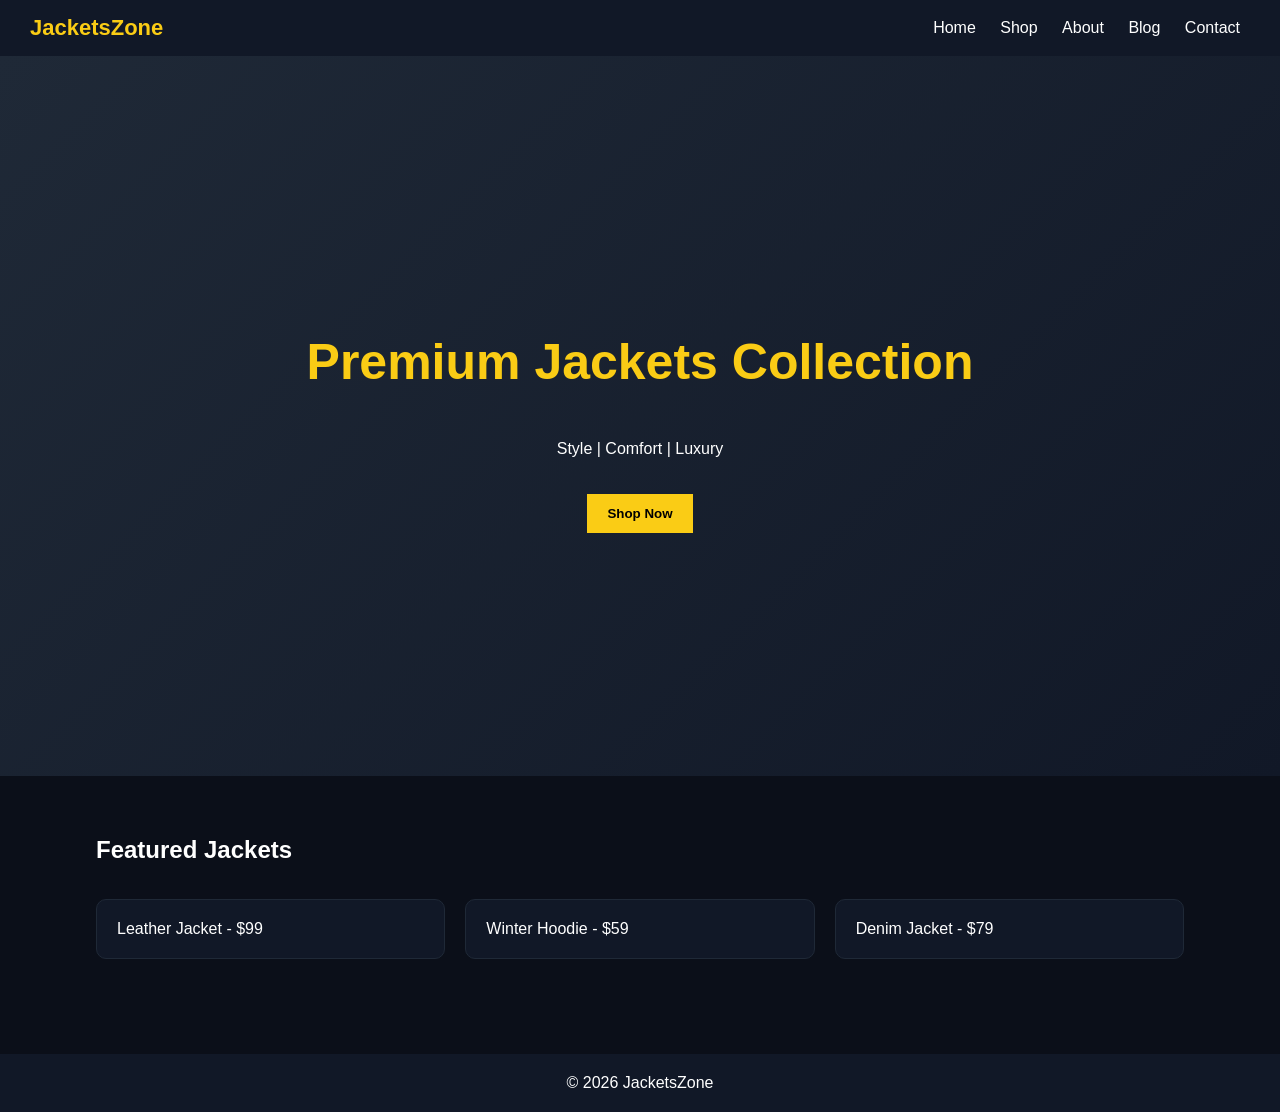
==== Homepage.html @ 3de3c0ab "Rename Home Page to Homepage.html" ====
<!DOCTYPE html>
<html>
<head>
<title>JacketsZone - Premium Jackets Store</title>
<link rel="stylesheet" href="style.css">
</head>
<body>

<header>
<div class="logo">JacketsZone</div>
<nav>
<a href="index.html">Home</a>
<a href="shop.html">Shop</a>
<a href="about.html">About</a>
<a href="blog.html">Blog</a>
<a href="contact.html">Contact</a>
</nav>
</header>

<div class="hero">
<h1>Premium Jackets Collection</h1>
<p>Style | Comfort | Luxury</p>
<button class="btn">Shop Now</button>
</div>

<div class="container">
<h2>Featured Jackets</h2>

<div class="grid">
<div class="card">Leather Jacket - $99</div>
<div class="card">Winter Hoodie - $59</div>
<div class="card">Denim Jacket - $79</div>
</div>
</div>

<footer>© 2026 JacketsZone</footer>

</body>
</html>
---- style.css ----
body{
    margin:0;
    font-family:'Segoe UI',sans-serif;
    background:#0b0f19;
    color:#fff;
}

header{
    background:#111827;
    padding:15px 30px;
    display:flex;
    justify-content:space-between;
    align-items:center;
}

.logo{
    font-size:22px;
    font-weight:bold;
    color:#facc15;
}

nav a{
    color:white;
    margin:0 10px;
    text-decoration:none;
}

.hero{
    height:80vh;
    display:flex;
    flex-direction:column;
    justify-content:center;
    align-items:center;
    text-align:center;
    background:linear-gradient(135deg,#1f2937,#111827);
}

.hero h1{
    font-size:50px;
    color:#facc15;
}

.btn{
    background:#facc15;
    padding:12px 20px;
    border:none;
    margin-top:20px;
    cursor:pointer;
    font-weight:bold;
}

.container{
    width:85%;
    margin:auto;
    padding:40px 0;
}

.card{
    background:#111827;
    padding:20px;
    margin:15px 0;
    border-radius:10px;
    border:1px solid #1f2937;
}

.grid{
    display:grid;
    grid-template-columns:repeat(auto-fit,minmax(250px,1fr));
    gap:20px;
}

footer{
    text-align:center;
    padding:20px;
    background:#111827;
    margin-top:40px;
}
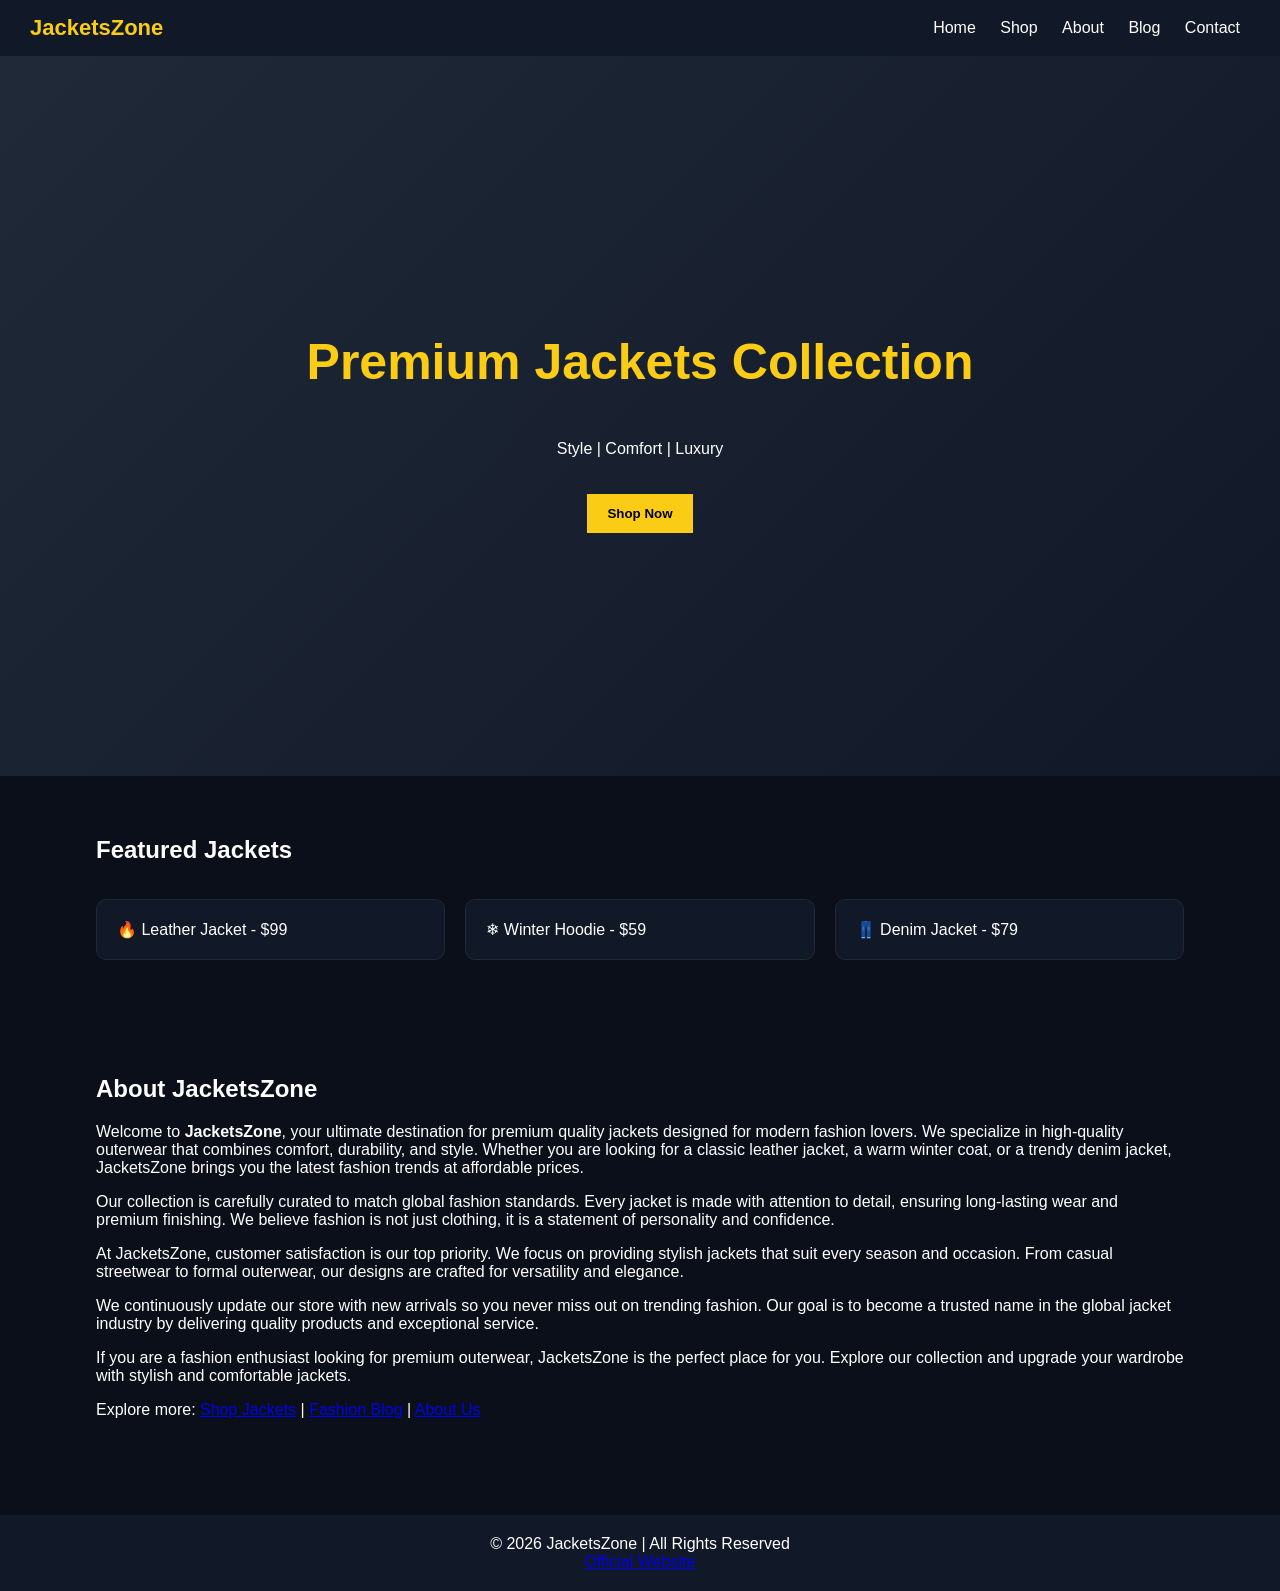
==== commit 98066d1f: "Update Homepage.html" ====
--- a/Homepage.html
+++ b/Homepage.html
@@ -2,8 +2,14 @@
 <html>
 <head>
 <title>JacketsZone - Premium Jackets Store</title>
+
+<meta name="description" content="JacketsZone offers premium leather jackets, winter coats, denim jackets and stylish outerwear for men and women. Shop latest fashion jackets online.">
+
+<meta name="keywords" content="jackets, leather jackets, winter jackets, denim jackets, jacketszone, fashion outerwear">
+
 <link rel="stylesheet" href="style.css">
 </head>
+
 <body>
 
 <header>
@@ -17,23 +23,64 @@
 </nav>
 </header>
 
+<!-- HERO SECTION -->
 <div class="hero">
 <h1>Premium Jackets Collection</h1>
 <p>Style | Comfort | Luxury</p>
 <button class="btn">Shop Now</button>
 </div>
 
+<!-- FEATURED PRODUCTS -->
 <div class="container">
 <h2>Featured Jackets</h2>
 
 <div class="grid">
-<div class="card">Leather Jacket - $99</div>
-<div class="card">Winter Hoodie - $59</div>
-<div class="card">Denim Jacket - $79</div>
+<div class="card">🔥 Leather Jacket - $99</div>
+<div class="card">❄ Winter Hoodie - $59</div>
+<div class="card">👖 Denim Jacket - $79</div>
 </div>
 </div>
 
-<footer>© 2026 JacketsZone</footer>
+<!-- SEO CONTENT SECTION -->
+<div class="container">
+<h2>About JacketsZone</h2>
+
+<p>
+Welcome to <strong>JacketsZone</strong>, your ultimate destination for premium quality jackets designed for modern fashion lovers. We specialize in high-quality outerwear that combines comfort, durability, and style. Whether you are looking for a classic leather jacket, a warm winter coat, or a trendy denim jacket, JacketsZone brings you the latest fashion trends at affordable prices.
+</p>
+
+<p>
+Our collection is carefully curated to match global fashion standards. Every jacket is made with attention to detail, ensuring long-lasting wear and premium finishing. We believe fashion is not just clothing, it is a statement of personality and confidence.
+</p>
+
+<p>
+At JacketsZone, customer satisfaction is our top priority. We focus on providing stylish jackets that suit every season and occasion. From casual streetwear to formal outerwear, our designs are crafted for versatility and elegance.
+</p>
+
+<p>
+We continuously update our store with new arrivals so you never miss out on trending fashion. Our goal is to become a trusted name in the global jacket industry by delivering quality products and exceptional service.
+</p>
+
+<p>
+If you are a fashion enthusiast looking for premium outerwear, JacketsZone is the perfect place for you. Explore our collection and upgrade your wardrobe with stylish and comfortable jackets.
+</p>
+
+<!-- INTERNAL SEO LINKS (IMPORTANT) -->
+<p>
+Explore more:  
+<a href="shop.html">Shop Jackets</a> |  
+<a href="blog.html">Fashion Blog</a> |  
+<a href="about.html">About Us</a>
+</p>
+
+</div>
+
+<!-- FOOTER -->
+<footer>
+© 2026 JacketsZone | All Rights Reserved  
+<br>
+<a href="https://jacketszone.com">Official Website</a>
+</footer>
 
 </body>
 </html>
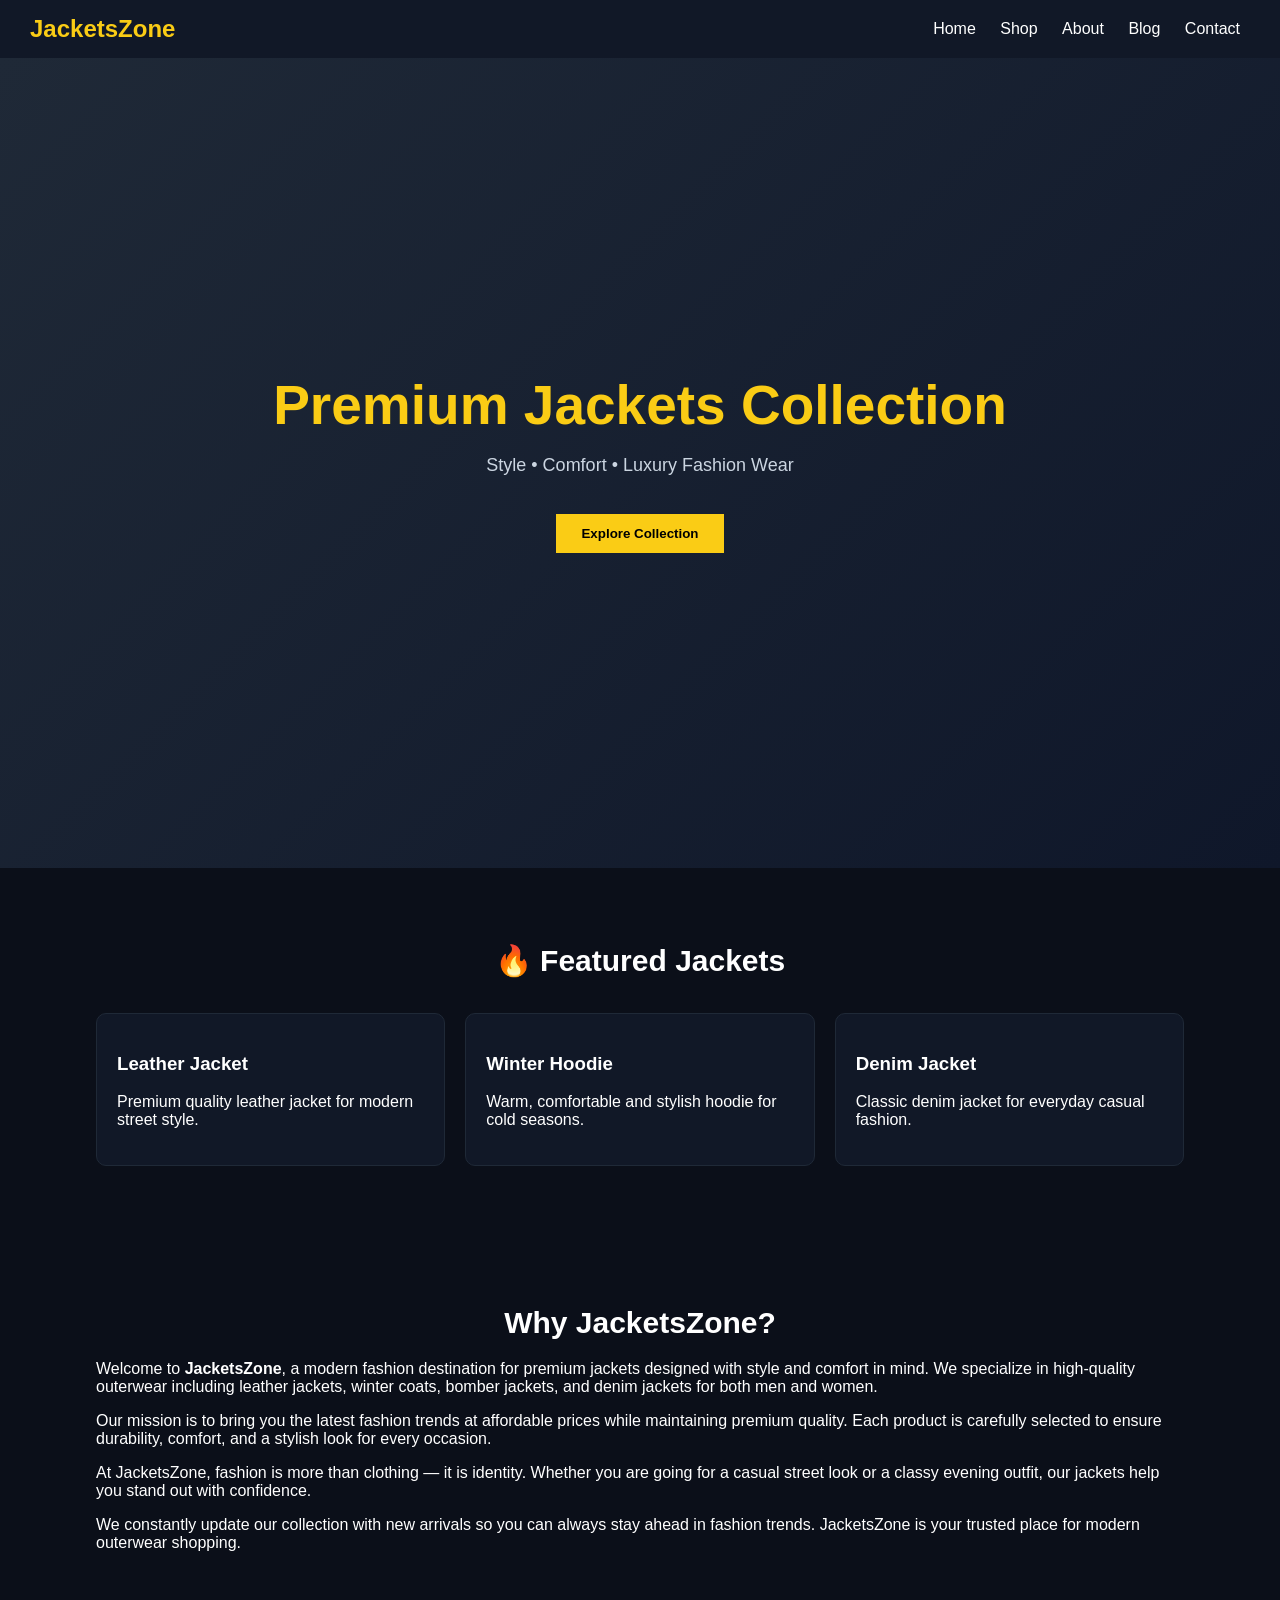
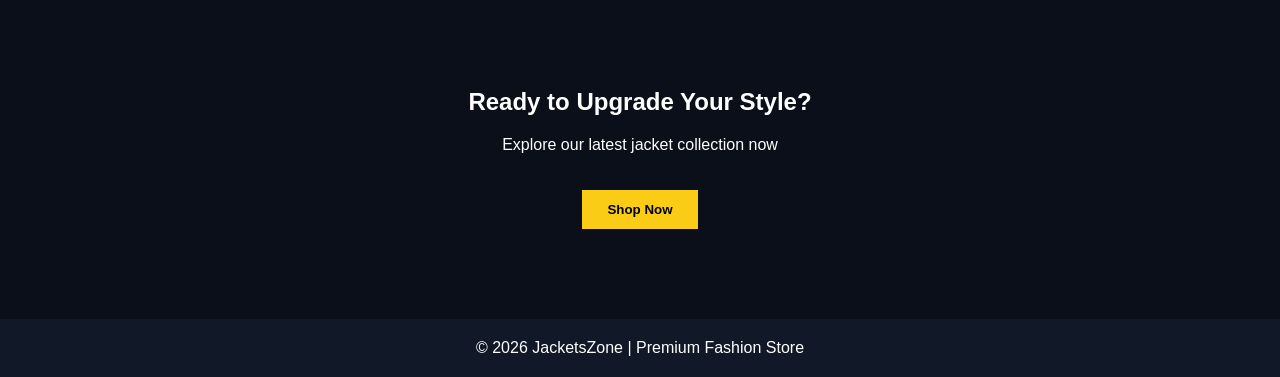
==== commit 566027bb: "Update Homepage.html" ====
--- a/Homepage.html
+++ b/Homepage.html
@@ -1,19 +1,119 @@
 <!DOCTYPE html>
-<html>
+<html lang="en">
 <head>
+<meta charset="UTF-8">
+<meta name="viewport" content="width=device-width, initial-scale=1.0">
+
 <title>JacketsZone - Premium Jackets Store</title>
 
 <meta name="description" content="JacketsZone offers premium leather jackets, winter coats, denim jackets and stylish outerwear for men and women. Shop latest fashion jackets online.">
 
-<meta name="keywords" content="jackets, leather jackets, winter jackets, denim jackets, jacketszone, fashion outerwear">
+<link rel="stylesheet" href="style.css">
 
-<link rel="stylesheet" href="style.css">
+<style>
+body{
+    margin:0;
+    font-family:Segoe UI, sans-serif;
+    background:#0b0f19;
+    color:white;
+}
+
+header{
+    display:flex;
+    justify-content:space-between;
+    align-items:center;
+    padding:15px 30px;
+    background:#111827;
+}
+
+.logo{
+    font-size:24px;
+    font-weight:bold;
+    color:#facc15;
+}
+
+nav a{
+    color:white;
+    margin:0 10px;
+    text-decoration:none;
+}
+
+.hero{
+    height:90vh;
+    display:flex;
+    flex-direction:column;
+    justify-content:center;
+    align-items:center;
+    text-align:center;
+    background:linear-gradient(135deg,#1f2937,#0f172a);
+}
+
+.hero h1{
+    font-size:55px;
+    color:#facc15;
+    margin:0;
+}
+
+.hero p{
+    font-size:18px;
+    color:#cbd5e1;
+}
+
+.btn{
+    margin-top:20px;
+    padding:12px 25px;
+    background:#facc15;
+    border:none;
+    font-weight:bold;
+    cursor:pointer;
+}
+
+.container{
+    width:85%;
+    margin:auto;
+    padding:50px 0;
+}
+
+.grid{
+    display:grid;
+    grid-template-columns:repeat(auto-fit,minmax(250px,1fr));
+    gap:20px;
+}
+
+.card{
+    background:#111827;
+    padding:20px;
+    border-radius:10px;
+    border:1px solid #1f2937;
+    transition:0.3s;
+}
+
+.card:hover{
+    transform:translateY(-5px);
+    border-color:#facc15;
+}
+
+.section-title{
+    text-align:center;
+    font-size:30px;
+    margin-bottom:20px;
+}
+
+footer{
+    text-align:center;
+    padding:20px;
+    background:#111827;
+    margin-top:40px;
+}
+</style>
+
 </head>
 
 <body>
 
 <header>
 <div class="logo">JacketsZone</div>
+
 <nav>
 <a href="index.html">Home</a>
 <a href="shop.html">Shop</a>
@@ -24,62 +124,67 @@
 </header>
 
 <!-- HERO SECTION -->
-<div class="hero">
+<section class="hero">
 <h1>Premium Jackets Collection</h1>
-<p>Style | Comfort | Luxury</p>
-<button class="btn">Shop Now</button>
+<p>Style • Comfort • Luxury Fashion Wear</p>
+<button class="btn">Explore Collection</button>
+</section>
+
+<!-- FEATURED PRODUCTS -->
+<section class="container">
+<h2 class="section-title">🔥 Featured Jackets</h2>
+
+<div class="grid">
+
+<div class="card">
+<h3>Leather Jacket</h3>
+<p>Premium quality leather jacket for modern street style.</p>
 </div>
 
-<!-- FEATURED PRODUCTS -->
-<div class="container">
-<h2>Featured Jackets</h2>
-
-<div class="grid">
-<div class="card">🔥 Leather Jacket - $99</div>
-<div class="card">❄ Winter Hoodie - $59</div>
-<div class="card">👖 Denim Jacket - $79</div>
-</div>
+<div class="card">
+<h3>Winter Hoodie</h3>
+<p>Warm, comfortable and stylish hoodie for cold seasons.</p>
 </div>
 
-<!-- SEO CONTENT SECTION -->
-<div class="container">
-<h2>About JacketsZone</h2>
+<div class="card">
+<h3>Denim Jacket</h3>
+<p>Classic denim jacket for everyday casual fashion.</p>
+</div>
+
+</div>
+</section>
+
+<!-- BRAND STORY (SEO CONTENT) -->
+<section class="container">
+<h2 class="section-title">Why JacketsZone?</h2>
 
 <p>
-Welcome to <strong>JacketsZone</strong>, your ultimate destination for premium quality jackets designed for modern fashion lovers. We specialize in high-quality outerwear that combines comfort, durability, and style. Whether you are looking for a classic leather jacket, a warm winter coat, or a trendy denim jacket, JacketsZone brings you the latest fashion trends at affordable prices.
+Welcome to <strong>JacketsZone</strong>, a modern fashion destination for premium jackets designed with style and comfort in mind. We specialize in high-quality outerwear including leather jackets, winter coats, bomber jackets, and denim jackets for both men and women.
 </p>
 
 <p>
-Our collection is carefully curated to match global fashion standards. Every jacket is made with attention to detail, ensuring long-lasting wear and premium finishing. We believe fashion is not just clothing, it is a statement of personality and confidence.
+Our mission is to bring you the latest fashion trends at affordable prices while maintaining premium quality. Each product is carefully selected to ensure durability, comfort, and a stylish look for every occasion.
 </p>
 
 <p>
-At JacketsZone, customer satisfaction is our top priority. We focus on providing stylish jackets that suit every season and occasion. From casual streetwear to formal outerwear, our designs are crafted for versatility and elegance.
+At JacketsZone, fashion is more than clothing — it is identity. Whether you are going for a casual street look or a classy evening outfit, our jackets help you stand out with confidence.
 </p>
 
 <p>
-We continuously update our store with new arrivals so you never miss out on trending fashion. Our goal is to become a trusted name in the global jacket industry by delivering quality products and exceptional service.
+We constantly update our collection with new arrivals so you can always stay ahead in fashion trends. JacketsZone is your trusted place for modern outerwear shopping.
 </p>
 
-<p>
-If you are a fashion enthusiast looking for premium outerwear, JacketsZone is the perfect place for you. Explore our collection and upgrade your wardrobe with stylish and comfortable jackets.
-</p>
+</section>
 
-<!-- INTERNAL SEO LINKS (IMPORTANT) -->
-<p>
-Explore more:  
-<a href="shop.html">Shop Jackets</a> |  
-<a href="blog.html">Fashion Blog</a> |  
-<a href="about.html">About Us</a>
-</p>
+<!-- CTA -->
+<section class="container" style="text-align:center;">
+<h2>Ready to Upgrade Your Style?</h2>
+<p>Explore our latest jacket collection now</p>
+<button class="btn">Shop Now</button>
+</section>
 
-</div>
-
-<!-- FOOTER -->
 <footer>
-© 2026 JacketsZone | All Rights Reserved  
-<br>
-<a href="https://jacketszone.com">Official Website</a>
+© 2026 JacketsZone | Premium Fashion Store
 </footer>
 
 </body>
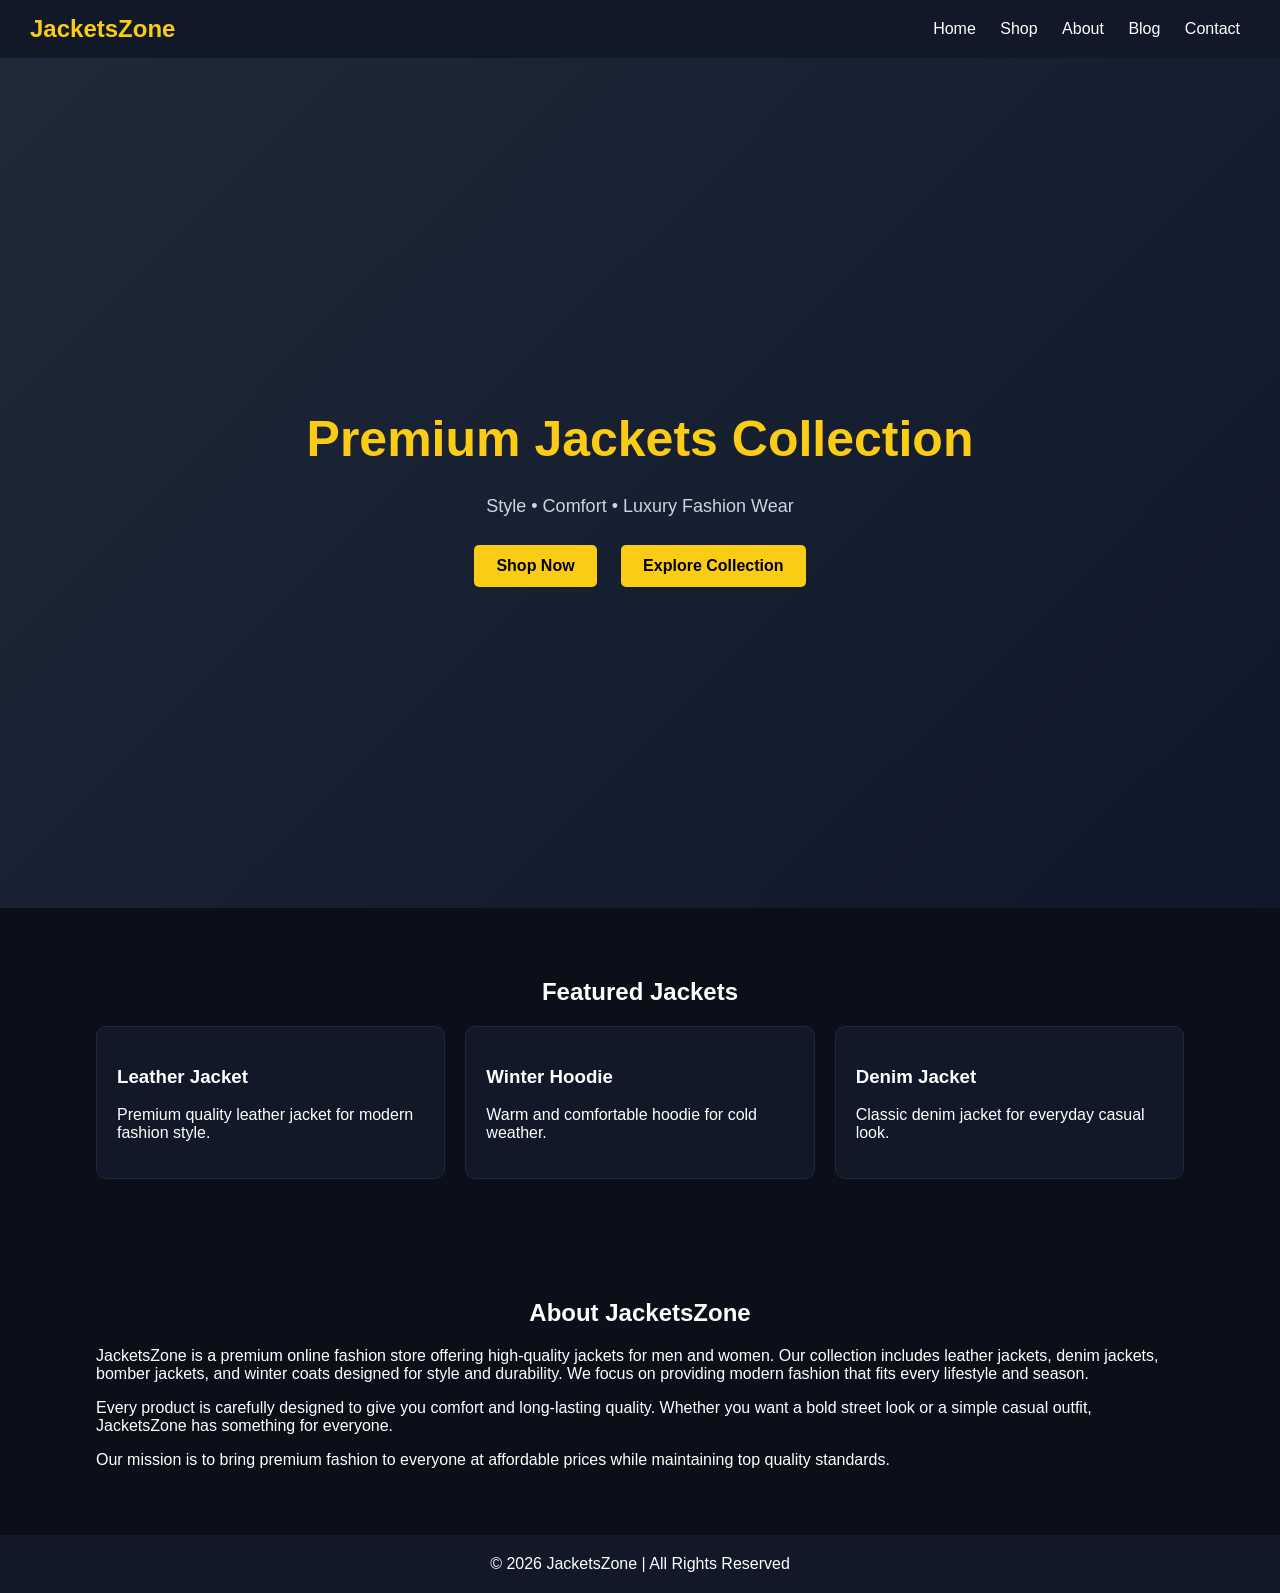
==== commit cf740381: "Update Homepage.html" ====
--- a/Homepage.html
+++ b/Homepage.html
@@ -6,9 +6,7 @@
 
 <title>JacketsZone - Premium Jackets Store</title>
 
-<meta name="description" content="JacketsZone offers premium leather jackets, winter coats, denim jackets and stylish outerwear for men and women. Shop latest fashion jackets online.">
-
-<link rel="stylesheet" href="style.css">
+<meta name="description" content="Shop premium leather jackets, winter coats, and denim jackets at JacketsZone. Stylish, durable and affordable fashion outerwear.">
 
 <style>
 body{
@@ -46,12 +44,13 @@
     align-items:center;
     text-align:center;
     background:linear-gradient(135deg,#1f2937,#0f172a);
+    padding:20px;
 }
 
 .hero h1{
-    font-size:55px;
+    font-size:50px;
     color:#facc15;
-    margin:0;
+    margin-bottom:10px;
 }
 
 .hero p{
@@ -60,12 +59,16 @@
 }
 
 .btn{
-    margin-top:20px;
-    padding:12px 25px;
+    margin:10px;
+    padding:12px 22px;
     background:#facc15;
     border:none;
     font-weight:bold;
     cursor:pointer;
+    border-radius:5px;
+    text-decoration:none;
+    color:black;
+    display:inline-block;
 }
 
 .container{
@@ -85,25 +88,12 @@
     padding:20px;
     border-radius:10px;
     border:1px solid #1f2937;
-    transition:0.3s;
-}
-
-.card:hover{
-    transform:translateY(-5px);
-    border-color:#facc15;
-}
-
-.section-title{
-    text-align:center;
-    font-size:30px;
-    margin-bottom:20px;
 }
 
 footer{
     text-align:center;
     padding:20px;
     background:#111827;
-    margin-top:40px;
 }
 </style>
 
@@ -123,68 +113,62 @@
 </nav>
 </header>
 
-<!-- HERO SECTION -->
+<!-- HERO -->
 <section class="hero">
 <h1>Premium Jackets Collection</h1>
 <p>Style • Comfort • Luxury Fashion Wear</p>
-<button class="btn">Explore Collection</button>
+
+<!-- BUTTONS -->
+<div>
+<a href="shop.html" class="btn">Shop Now</a>
+<a href="https://jacketszone.com" class="btn">Explore Collection</a>
+</div>
 </section>
 
-<!-- FEATURED PRODUCTS -->
+<!-- PRODUCTS -->
 <section class="container">
-<h2 class="section-title">🔥 Featured Jackets</h2>
+<h2 style="text-align:center;">Featured Jackets</h2>
 
 <div class="grid">
 
 <div class="card">
 <h3>Leather Jacket</h3>
-<p>Premium quality leather jacket for modern street style.</p>
+<p>Premium quality leather jacket for modern fashion style.</p>
 </div>
 
 <div class="card">
 <h3>Winter Hoodie</h3>
-<p>Warm, comfortable and stylish hoodie for cold seasons.</p>
+<p>Warm and comfortable hoodie for cold weather.</p>
 </div>
 
 <div class="card">
 <h3>Denim Jacket</h3>
-<p>Classic denim jacket for everyday casual fashion.</p>
+<p>Classic denim jacket for everyday casual look.</p>
 </div>
 
 </div>
 </section>
 
-<!-- BRAND STORY (SEO CONTENT) -->
+<!-- SEO CONTENT -->
 <section class="container">
-<h2 class="section-title">Why JacketsZone?</h2>
+<h2 style="text-align:center;">About JacketsZone</h2>
 
 <p>
-Welcome to <strong>JacketsZone</strong>, a modern fashion destination for premium jackets designed with style and comfort in mind. We specialize in high-quality outerwear including leather jackets, winter coats, bomber jackets, and denim jackets for both men and women.
+JacketsZone is a premium online fashion store offering high-quality jackets for men and women. Our collection includes leather jackets, denim jackets, bomber jackets, and winter coats designed for style and durability. We focus on providing modern fashion that fits every lifestyle and season.
 </p>
 
 <p>
-Our mission is to bring you the latest fashion trends at affordable prices while maintaining premium quality. Each product is carefully selected to ensure durability, comfort, and a stylish look for every occasion.
+Every product is carefully designed to give you comfort and long-lasting quality. Whether you want a bold street look or a simple casual outfit, JacketsZone has something for everyone.
 </p>
 
 <p>
-At JacketsZone, fashion is more than clothing — it is identity. Whether you are going for a casual street look or a classy evening outfit, our jackets help you stand out with confidence.
-</p>
-
-<p>
-We constantly update our collection with new arrivals so you can always stay ahead in fashion trends. JacketsZone is your trusted place for modern outerwear shopping.
+Our mission is to bring premium fashion to everyone at affordable prices while maintaining top quality standards.
 </p>
 
 </section>
 
-<!-- CTA -->
-<section class="container" style="text-align:center;">
-<h2>Ready to Upgrade Your Style?</h2>
-<p>Explore our latest jacket collection now</p>
-<button class="btn">Shop Now</button>
-</section>
-
 <footer>
-© 2026 JacketsZone | Premium Fashion Store
+© 2026 JacketsZone | All Rights Reserved
 </footer>
 
 </body>
